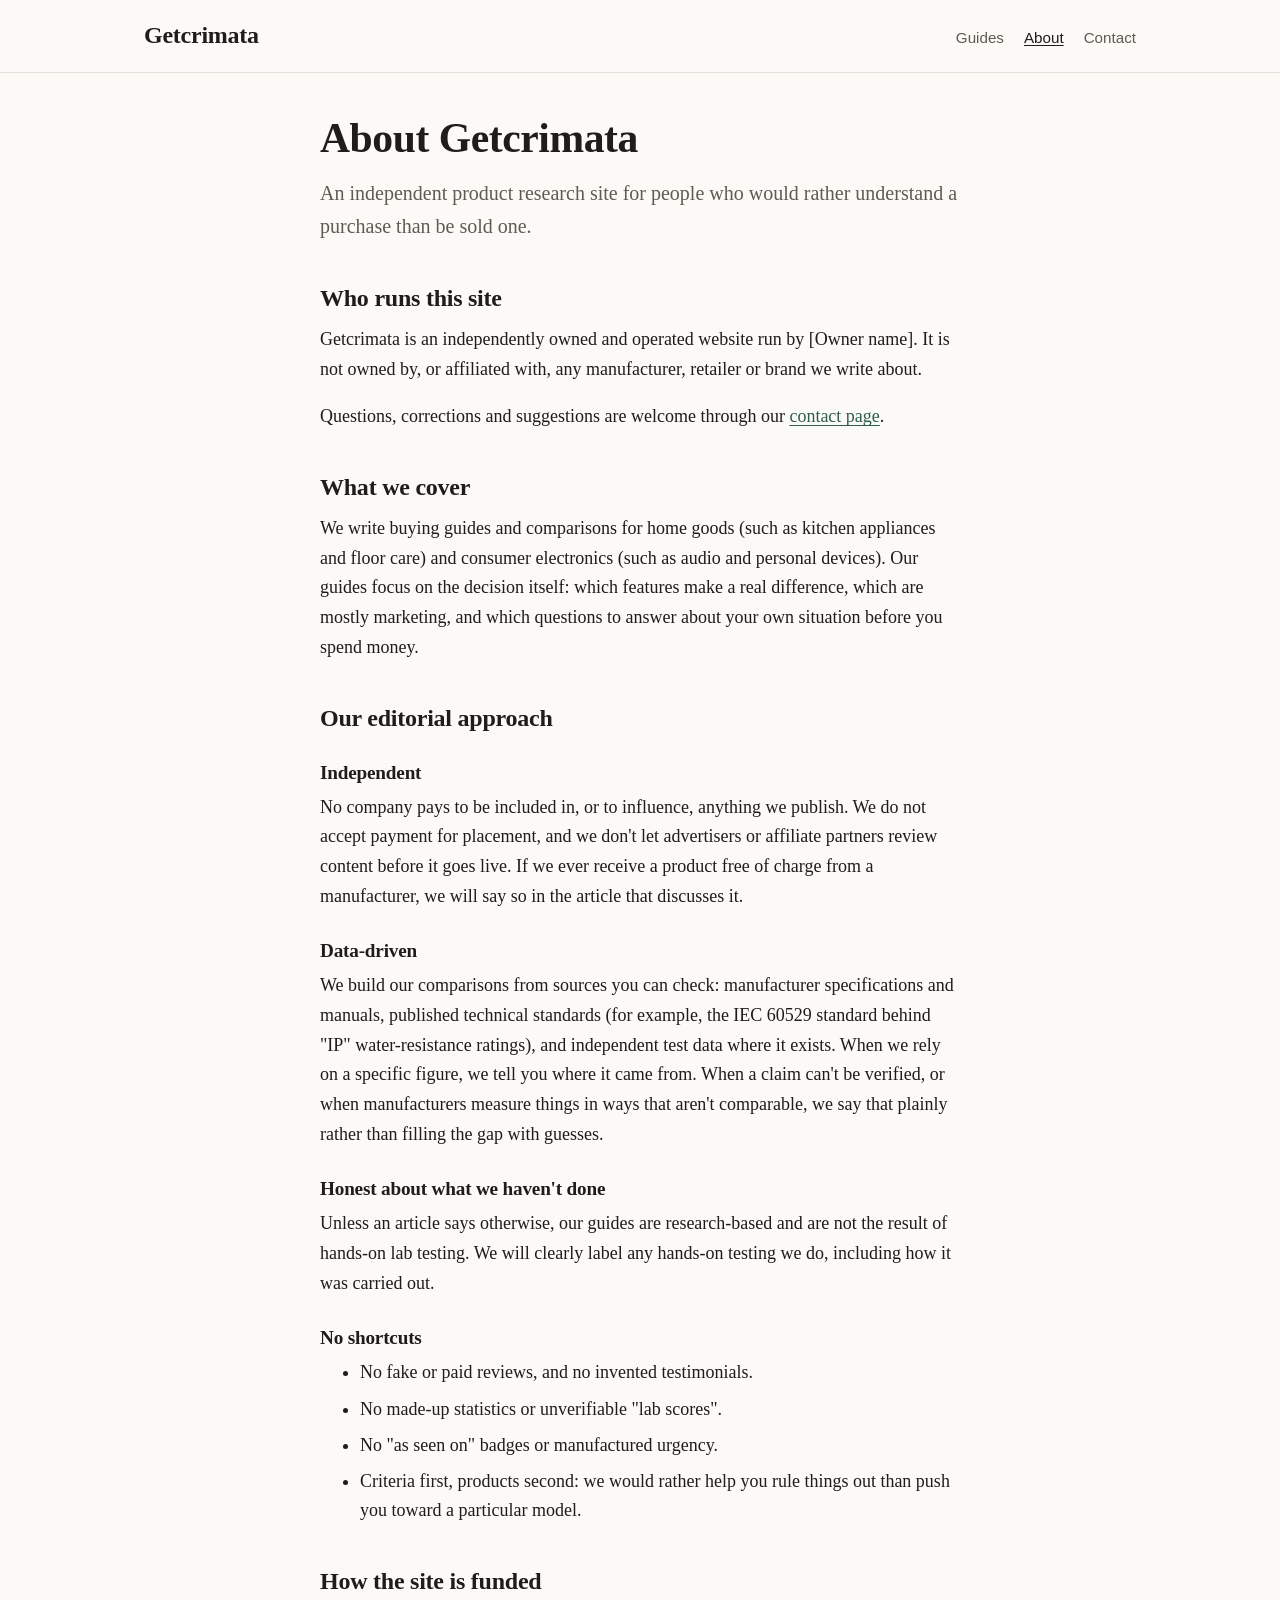
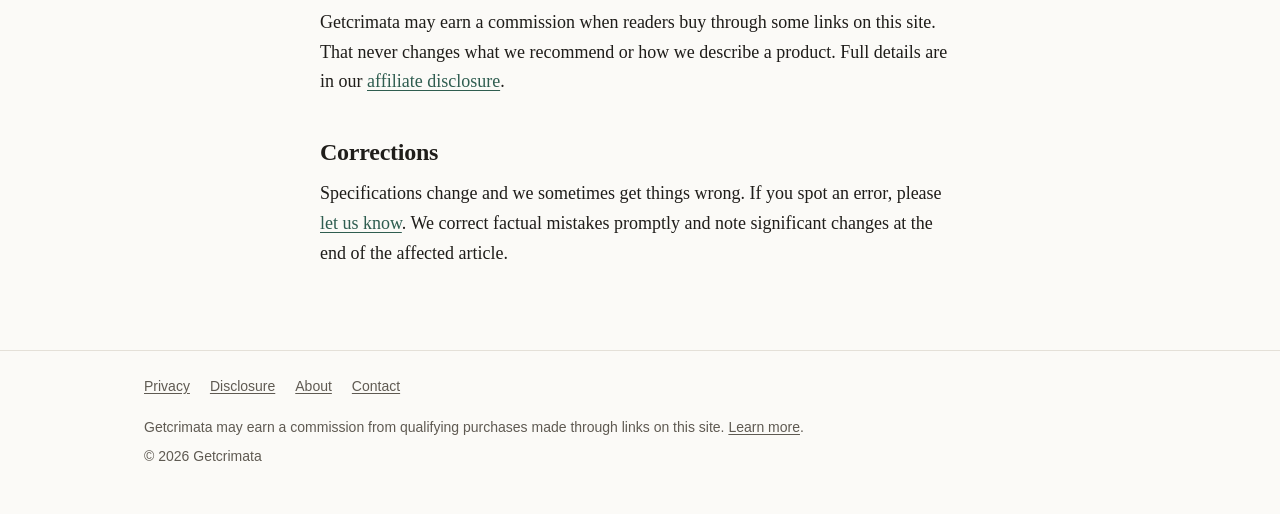
==== about.html @ edd25e74 "initial commit" ====
<!DOCTYPE html>
<html lang="en">
<head>
  <meta charset="utf-8">
  <meta name="viewport" content="width=device-width, initial-scale=1">
  <title>About — Getcrimata</title>
  <meta name="description" content="Who runs Getcrimata and how we research and write our product comparisons.">
  <link rel="canonical" href="https://getcrimata.com/about.html">
  <link rel="stylesheet" href="css/style.css">
</head>
<body>
  <a class="skip-link" href="#content">Skip to content</a>

  <header class="site-header">
    <div class="inner">
      <a class="site-name" href="index.html">Getcrimata</a>
      <nav class="site-nav" aria-label="Main">
        <ul>
          <li><a href="index.html">Guides</a></li>
          <li><a href="about.html" aria-current="page">About</a></li>
          <li><a href="contact.html">Contact</a></li>
        </ul>
      </nav>
    </div>
  </header>

  <main id="content">
    <h1>About Getcrimata</h1>
    <p class="lede">An independent product research site for people who would rather understand a purchase than be sold one.</p>

    <h2>Who runs this site</h2>
    <!-- REPLACE: add the owner's name and a sentence or two of relevant background. -->
    <p>Getcrimata is an independently owned and operated website run by [Owner name]. It is not owned by, or affiliated with, any manufacturer, retailer or brand we write about.</p>
    <p>Questions, corrections and suggestions are welcome through our <a href="contact.html">contact page</a>.</p>

    <h2>What we cover</h2>
    <p>We write buying guides and comparisons for home goods (such as kitchen appliances and floor care) and consumer electronics (such as audio and personal devices). Our guides focus on the decision itself: which features make a real difference, which are mostly marketing, and which questions to answer about your own situation before you spend money.</p>

    <h2>Our editorial approach</h2>
    <h3>Independent</h3>
    <p>No company pays to be included in, or to influence, anything we publish. We do not accept payment for placement, and we don't let advertisers or affiliate partners review content before it goes live. If we ever receive a product free of charge from a manufacturer, we will say so in the article that discusses it.</p>

    <h3>Data-driven</h3>
    <p>We build our comparisons from sources you can check: manufacturer specifications and manuals, published technical standards (for example, the IEC 60529 standard behind "IP" water-resistance ratings), and independent test data where it exists. When we rely on a specific figure, we tell you where it came from. When a claim can't be verified, or when manufacturers measure things in ways that aren't comparable, we say that plainly rather than filling the gap with guesses.</p>

    <h3>Honest about what we haven't done</h3>
    <p>Unless an article says otherwise, our guides are research-based and are not the result of hands-on lab testing. We will clearly label any hands-on testing we do, including how it was carried out.</p>

    <h3>No shortcuts</h3>
    <ul>
      <li>No fake or paid reviews, and no invented testimonials.</li>
      <li>No made-up statistics or unverifiable "lab scores".</li>
      <li>No "as seen on" badges or manufactured urgency.</li>
      <li>Criteria first, products second: we would rather help you rule things out than push you toward a particular model.</li>
    </ul>

    <h2>How the site is funded</h2>
    <p>Getcrimata may earn a commission when readers buy through some links on this site. That never changes what we recommend or how we describe a product. Full details are in our <a href="disclosure.html">affiliate disclosure</a>.</p>

    <h2>Corrections</h2>
    <p>Specifications change and we sometimes get things wrong. If you spot an error, please <a href="contact.html">let us know</a>. We correct factual mistakes promptly and note significant changes at the end of the affected article.</p>
  </main>

  <footer class="site-footer">
    <div class="inner">
      <nav aria-label="Footer">
        <ul>
          <li><a href="privacy.html">Privacy</a></li>
          <li><a href="disclosure.html">Disclosure</a></li>
          <li><a href="about.html">About</a></li>
          <li><a href="contact.html">Contact</a></li>
        </ul>
      </nav>
      <p>Getcrimata may earn a commission from qualifying purchases made through links on this site. <a href="disclosure.html">Learn more</a>.</p>
      <p>&copy; 2026 Getcrimata</p>
    </div>
  </footer>
</body>
</html>
---- css/style.css ----
/* getcrimata.com — site stylesheet */

:root {
  --bg: #fbfaf7;
  --surface: #ffffff;
  --text: #1f1d1a;
  --muted: #5f5a52;
  --rule: #e4e0d8;
  --accent: #2f5d50;
  --accent-soft: #eaf1ee;
  --note-bg: #f4f1ea;
  --serif: "Iowan Old Style", "Palatino Linotype", Palatino, Georgia, "Times New Roman", serif;
  --sans: -apple-system, BlinkMacSystemFont, "Segoe UI", Roboto, "Helvetica Neue", Arial, sans-serif;
  --measure: 42rem;
  --wide: 64rem;
}

@media (prefers-color-scheme: dark) {
  :root {
    --bg: #161514;
    --surface: #1e1d1b;
    --text: #ebe8e2;
    --muted: #a8a298;
    --rule: #34312d;
    --accent: #8cc4b2;
    --accent-soft: #1f2d29;
    --note-bg: #22201d;
  }
}

*,
*::before,
*::after {
  box-sizing: border-box;
}

html {
  -webkit-text-size-adjust: 100%;
}

body {
  margin: 0;
  background: var(--bg);
  color: var(--text);
  font-family: var(--serif);
  font-size: 1.125rem;
  line-height: 1.65;
}

a {
  color: var(--accent);
  text-underline-offset: 0.15em;
}

a:hover {
  text-decoration-thickness: 2px;
}

img {
  max-width: 100%;
  height: auto;
}

.skip-link {
  position: absolute;
  left: -9999px;
}

.skip-link:focus {
  left: 1rem;
  top: 1rem;
  background: var(--surface);
  padding: 0.5rem 0.75rem;
  z-index: 10;
}

/* Header */

.site-header {
  border-bottom: 1px solid var(--rule);
  background: var(--bg);
}

.site-header .inner {
  max-width: var(--wide);
  margin: 0 auto;
  padding: 1rem;
  display: flex;
  flex-wrap: wrap;
  align-items: baseline;
  justify-content: space-between;
  gap: 0.5rem 1.5rem;
}

.site-name {
  font-family: var(--serif);
  font-size: 1.5rem;
  font-weight: 700;
  letter-spacing: -0.01em;
  color: var(--text);
  text-decoration: none;
}

.site-nav ul {
  list-style: none;
  margin: 0;
  padding: 0;
  display: flex;
  flex-wrap: wrap;
  gap: 0.25rem 1.25rem;
  font-family: var(--sans);
  font-size: 0.95rem;
}

.site-nav a {
  color: var(--muted);
  text-decoration: none;
}

.site-nav a:hover,
.site-nav a[aria-current="page"] {
  color: var(--text);
  text-decoration: underline;
}

/* Main layout */

main {
  max-width: var(--measure);
  margin: 0 auto;
  padding: 2.5rem 1rem 4rem;
}

main.wide {
  max-width: var(--wide);
}

h1,
h2,
h3 {
  font-family: var(--serif);
  line-height: 1.25;
  letter-spacing: -0.01em;
}

h1 {
  font-size: clamp(1.9rem, 5vw, 2.6rem);
  margin: 0 0 0.75rem;
}

h2 {
  font-size: 1.5rem;
  margin: 2.5rem 0 0.75rem;
}

h3 {
  font-size: 1.2rem;
  margin: 1.75rem 0 0.5rem;
}

p,
ul,
ol {
  margin: 0 0 1.1rem;
}

li {
  margin-bottom: 0.4rem;
}

hr {
  border: 0;
  border-top: 1px solid var(--rule);
  margin: 2.5rem 0;
}

.lede {
  font-size: 1.25rem;
  color: var(--muted);
  margin-bottom: 2rem;
}

.meta {
  font-family: var(--sans);
  font-size: 0.875rem;
  color: var(--muted);
  margin-bottom: 1.5rem;
}

/* Disclosure notice at top of articles */

.disclosure-note {
  font-family: var(--sans);
  font-size: 0.875rem;
  line-height: 1.5;
  color: var(--muted);
  background: var(--note-bg);
  border-left: 3px solid var(--accent);
  padding: 0.75rem 1rem;
  margin: 0 0 2rem;
}

/* Callouts and tables */

.callout {
  background: var(--accent-soft);
  padding: 1rem 1.25rem;
  margin: 1.75rem 0;
  border-radius: 4px;
}

.callout > :last-child {
  margin-bottom: 0;
}

.callout h3 {
  margin-top: 0;
  font-size: 1.05rem;
}

.table-wrap {
  overflow-x: auto;
  margin: 1.5rem 0;
}

table {
  border-collapse: collapse;
  width: 100%;
  font-family: var(--sans);
  font-size: 0.925rem;
  line-height: 1.45;
}

th,
td {
  text-align: left;
  vertical-align: top;
  padding: 0.6rem 0.75rem;
  border-bottom: 1px solid var(--rule);
}

th {
  font-weight: 600;
  border-bottom: 2px solid var(--rule);
}

/* Homepage */

.intro {
  max-width: var(--measure);
  margin-bottom: 2.5rem;
}

.coverage {
  display: grid;
  grid-template-columns: repeat(auto-fit, minmax(16rem, 1fr));
  gap: 1rem 2rem;
  margin-bottom: 3rem;
}

.coverage h2 {
  font-size: 1.15rem;
  margin: 0 0 0.35rem;
}

.coverage p {
  margin: 0;
  color: var(--muted);
  font-size: 1rem;
}

.section-label {
  font-family: var(--sans);
  font-size: 0.8rem;
  font-weight: 600;
  text-transform: uppercase;
  letter-spacing: 0.08em;
  color: var(--muted);
  border-bottom: 1px solid var(--rule);
  padding-bottom: 0.5rem;
  margin: 0 0 1.5rem;
}

.article-list {
  list-style: none;
  padding: 0;
  margin: 0;
  display: grid;
  grid-template-columns: repeat(auto-fit, minmax(17rem, 1fr));
  gap: 2rem;
}

.article-list li {
  margin: 0;
}

.article-list .kicker {
  font-family: var(--sans);
  font-size: 0.8rem;
  text-transform: uppercase;
  letter-spacing: 0.06em;
  color: var(--accent);
  margin-bottom: 0.35rem;
}

.article-list h3 {
  margin: 0 0 0.5rem;
  font-size: 1.3rem;
}

.article-list h3 a {
  color: var(--text);
  text-decoration: none;
}

.article-list h3 a:hover {
  text-decoration: underline;
}

.article-list p {
  margin: 0;
  color: var(--muted);
  font-size: 1rem;
}

/* Footer */

.site-footer {
  border-top: 1px solid var(--rule);
  font-family: var(--sans);
  font-size: 0.875rem;
  color: var(--muted);
}

.site-footer .inner {
  max-width: var(--wide);
  margin: 0 auto;
  padding: 1.5rem 1rem 2.5rem;
}

.site-footer ul {
  list-style: none;
  margin: 0 0 0.75rem;
  padding: 0;
  display: flex;
  flex-wrap: wrap;
  gap: 0.25rem 1.25rem;
}

.site-footer a {
  color: var(--muted);
}

.site-footer a:hover {
  color: var(--text);
}

.site-footer p {
  margin: 0 0 0.35rem;
}

@media (max-width: 480px) {
  body {
    font-size: 1.0625rem;
  }

  main {
    padding-top: 1.75rem;
  }
}
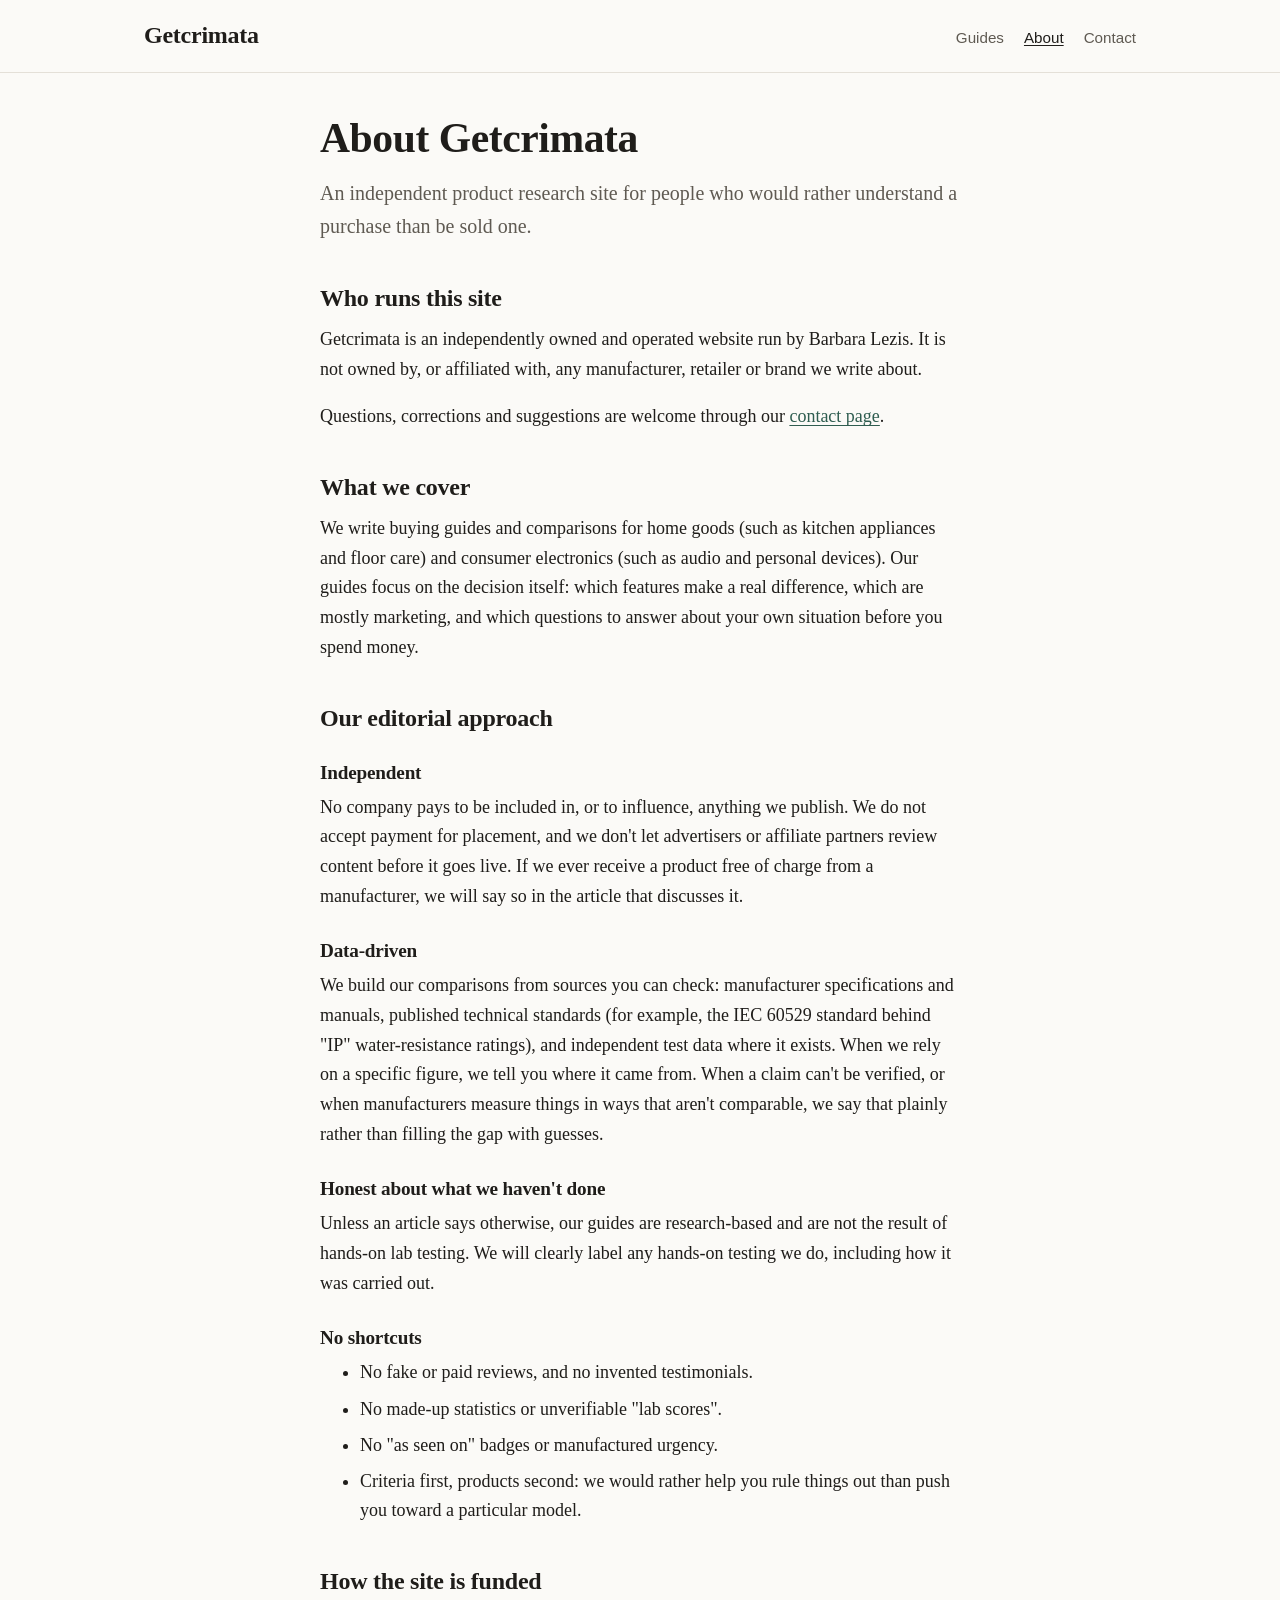
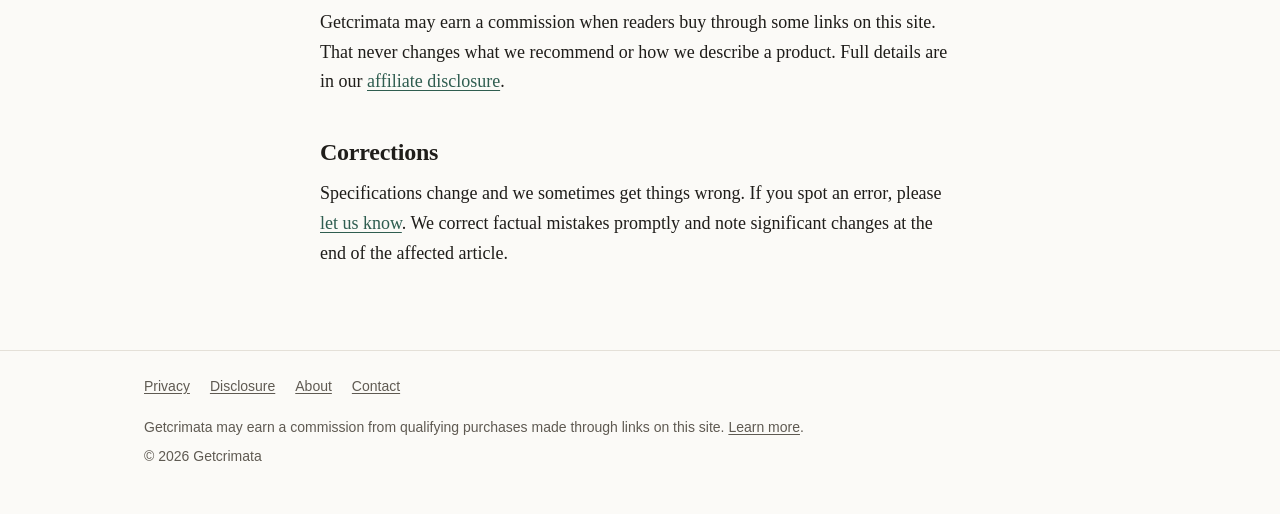
==== commit d1d25b0a: "Fill in contact email and site owner Replace the placeholders left in the initial site commit:  - he" ====
--- a/about.html
+++ b/about.html
@@ -29,8 +29,7 @@
     <p class="lede">An independent product research site for people who would rather understand a purchase than be sold one.</p>
 
     <h2>Who runs this site</h2>
-    <!-- REPLACE: add the owner's name and a sentence or two of relevant background. -->
-    <p>Getcrimata is an independently owned and operated website run by [Owner name]. It is not owned by, or affiliated with, any manufacturer, retailer or brand we write about.</p>
+    <p>Getcrimata is an independently owned and operated website run by Barbara Lezis. It is not owned by, or affiliated with, any manufacturer, retailer or brand we write about.</p>
     <p>Questions, corrections and suggestions are welcome through our <a href="contact.html">contact page</a>.</p>
 
     <h2>What we cover</h2>
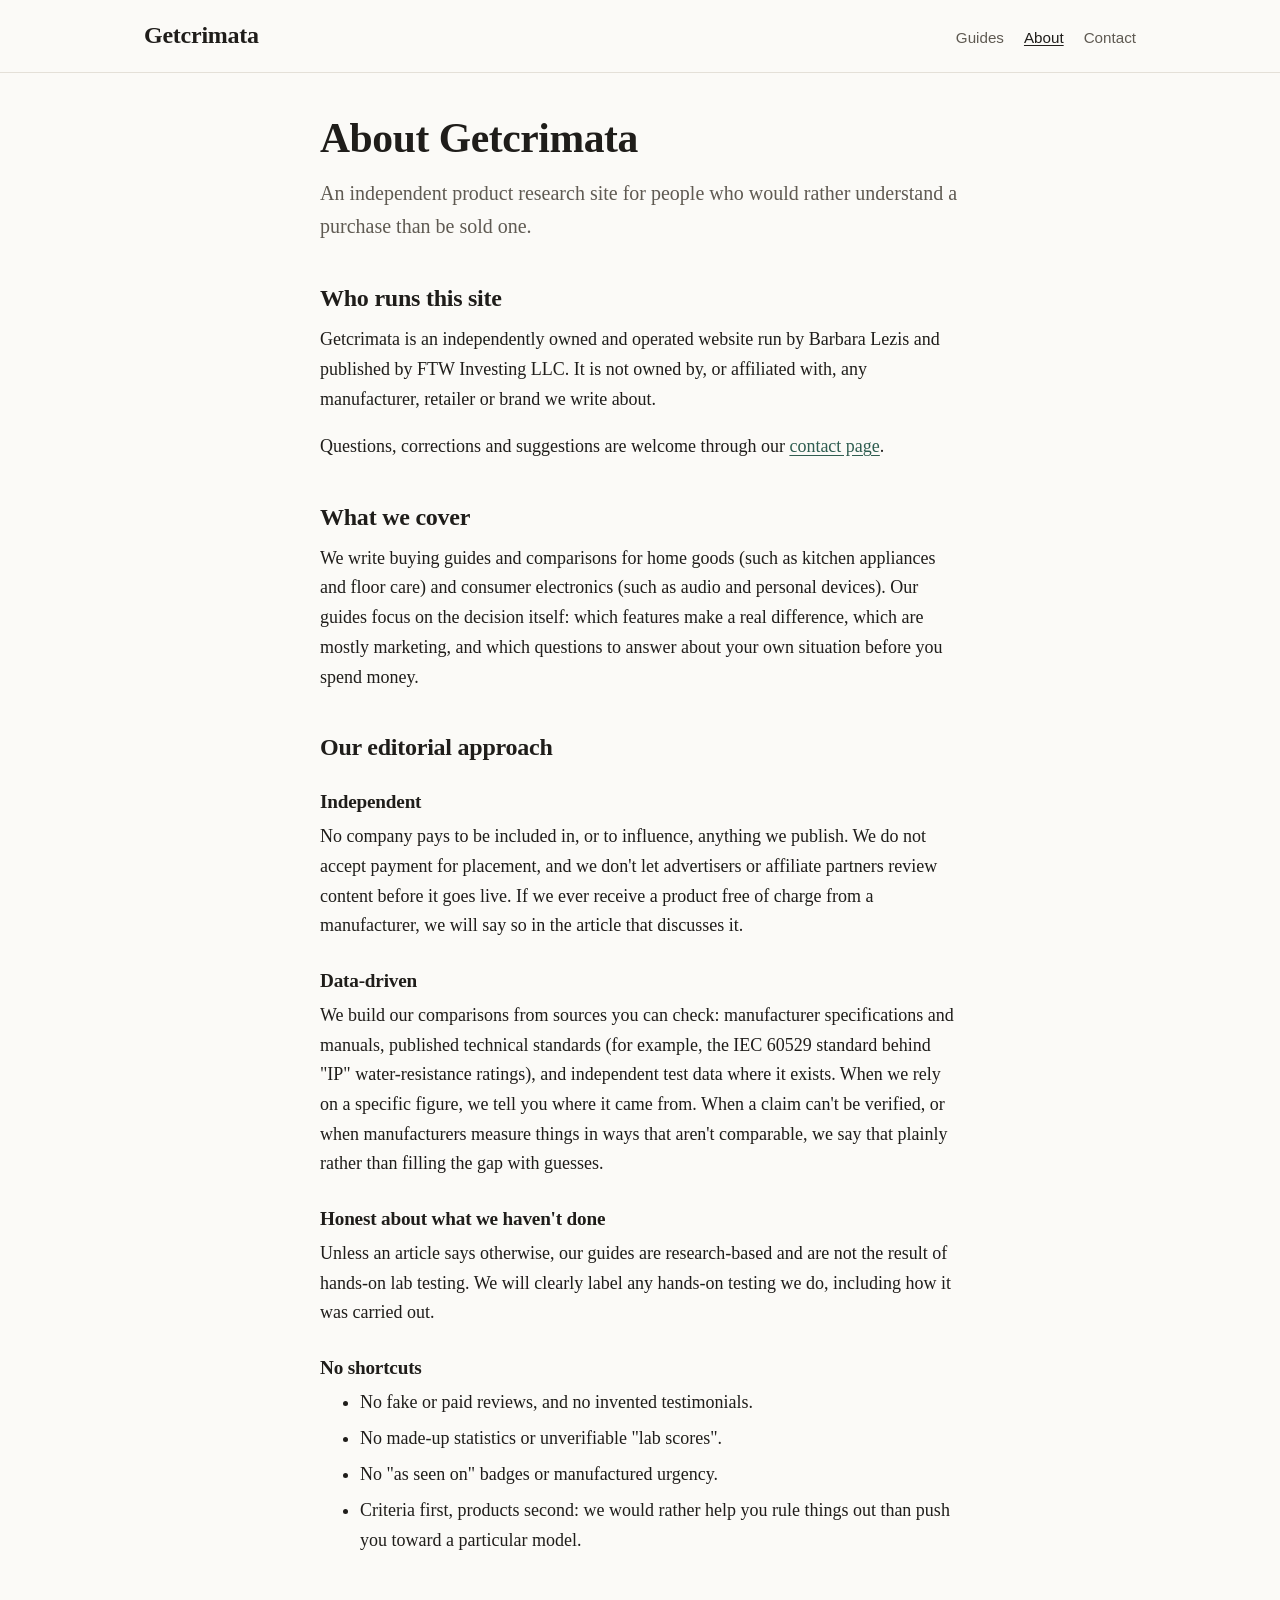
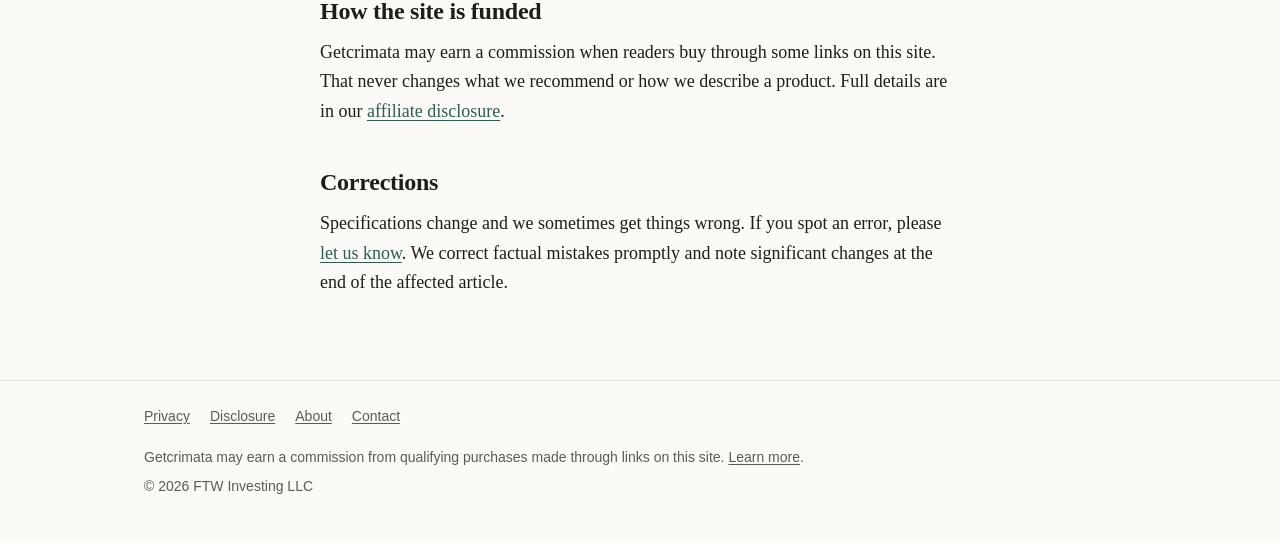
==== commit 0e40140c: "Name FTW Investing LLC as the site's publisher - About page states the site is published by FTW Inve" ====
--- a/about.html
+++ b/about.html
@@ -29,7 +29,7 @@
     <p class="lede">An independent product research site for people who would rather understand a purchase than be sold one.</p>
 
     <h2>Who runs this site</h2>
-    <p>Getcrimata is an independently owned and operated website run by Barbara Lezis. It is not owned by, or affiliated with, any manufacturer, retailer or brand we write about.</p>
+    <p>Getcrimata is an independently owned and operated website run by Barbara Lezis and published by FTW Investing LLC. It is not owned by, or affiliated with, any manufacturer, retailer or brand we write about.</p>
     <p>Questions, corrections and suggestions are welcome through our <a href="contact.html">contact page</a>.</p>
 
     <h2>What we cover</h2>
@@ -71,7 +71,7 @@
         </ul>
       </nav>
       <p>Getcrimata may earn a commission from qualifying purchases made through links on this site. <a href="disclosure.html">Learn more</a>.</p>
-      <p>&copy; 2026 Getcrimata</p>
+      <p>&copy; 2026 FTW Investing LLC</p>
     </div>
   </footer>
 </body>
